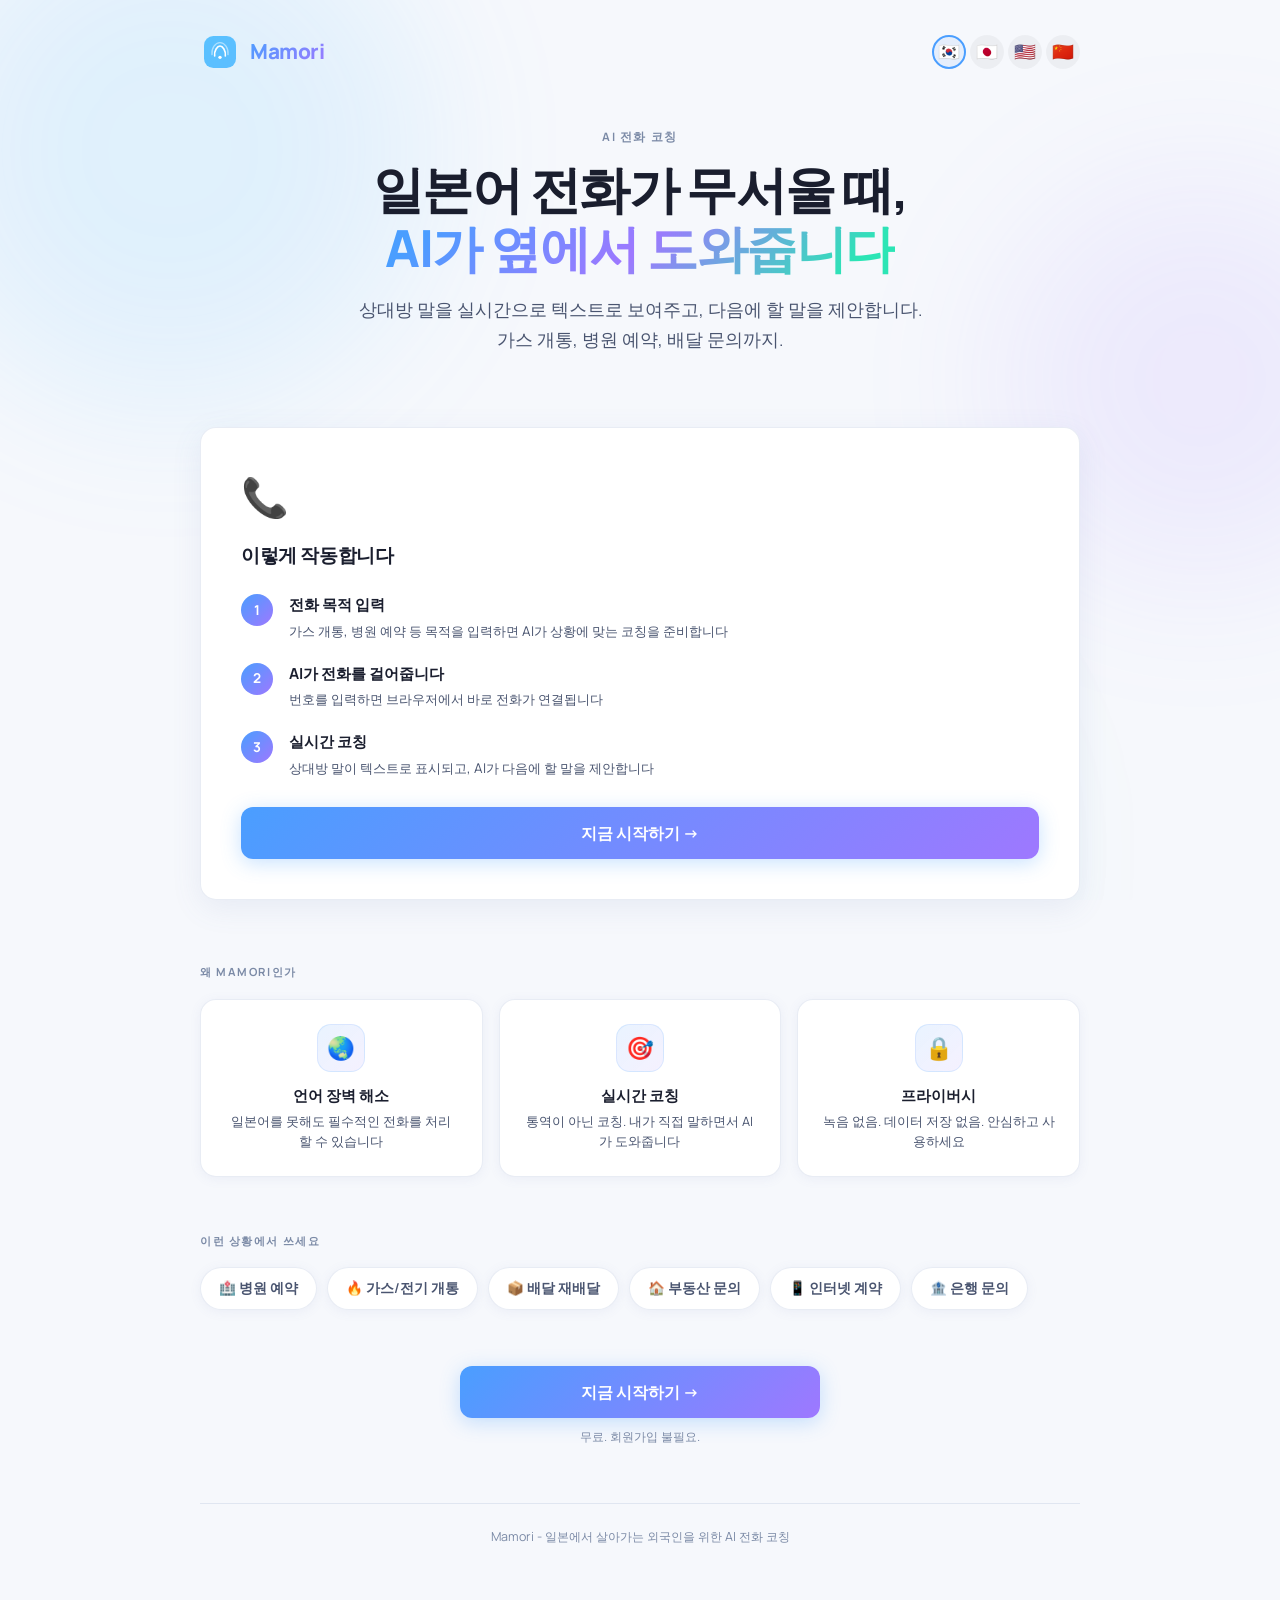
==== index.html @ b05f47ff "refactor: convert hub to phone coaching landing page Remove tools grid layout and move-out checker c" ====
<!DOCTYPE html>
<html lang="ko">
<head>
  <meta charset="UTF-8">
  <meta name="viewport" content="width=device-width, initial-scale=1.0">
  <title>Mamori - 일본어 전화, AI가 도와줍니다</title>
  <meta name="description" content="일본어 전화가 무서운 외국인을 위한 AI 코칭. 상대방 말을 텍스트로 보여주고, 다음에 할 말을 제안합니다.">
  <link rel="icon" href="data:image/svg+xml,<svg xmlns='http://www.w3.org/2000/svg' viewBox='0 0 100 100'><text y='.9em' font-size='90'>🛡️</text></svg>">
  <link rel="stylesheet" href="style.css">
</head>
<body>

  <div class="ambient">
    <div class="glow glow-1"></div>
    <div class="glow glow-2"></div>
    <div class="glow glow-3"></div>
  </div>

  <div class="container">

    <nav class="nav">
      <div class="nav-brand">
        <div class="logo">
          <svg width="32" height="32" viewBox="0 0 48 48" fill="none">
            <defs>
              <linearGradient id="logo-grad" x1="0" y1="0" x2="48" y2="48">
                <stop offset="0%" stop-color="#59c1ff"/>
                <stop offset="50%" stop-color="#9e78ff"/>
                <stop offset="100%" stop-color="#2ce5b5"/>
              </linearGradient>
            </defs>
            <rect width="48" height="48" rx="14" fill="url(#logo-grad)"/>
            <path d="M16 30c-1-8 4-15 8-15s9 7 8 15" stroke="#fff" stroke-width="2.4" stroke-linecap="round" fill="none"/>
            <path d="M12 28c-1-10 5-18 12-18s13 8 12 18" stroke="#fff" stroke-width="2" stroke-linecap="round" fill="none" opacity="0.5"/>
            <circle cx="24" cy="32" r="2.5" fill="#fff"/>
          </svg>
        </div>
        <span class="brand-name">Mamori</span>
      </div>
      <div class="lang-switch" role="radiogroup" aria-label="Language">
        <button type="button" class="lang-btn active" data-lang="ko">🇰🇷</button>
        <button type="button" class="lang-btn" data-lang="ja">🇯🇵</button>
        <button type="button" class="lang-btn" data-lang="en">🇺🇸</button>
        <button type="button" class="lang-btn" data-lang="zh">🇨🇳</button>
      </div>
    </nav>

    <header class="hero">
      <p class="hero-kicker" data-i18n="kicker">AI 전화 코칭</p>
      <h1>
        <span data-i18n="headline1">일본어 전화가 무서울 때,</span><br>
        <span class="gradient-text" data-i18n="headline2">AI가 옆에서 도와줍니다</span>
      </h1>
      <p class="hero-desc" data-i18n="description">상대방 말을 실시간으로 텍스트로 보여주고, 다음에 할 말을 제안합니다. 가스 개통, 병원 예약, 배달 문의까지.</p>
    </header>

    <section class="features">
      <div class="feature-card feature-card-main">
        <div class="feature-icon">📞</div>
        <h2 data-i18n="featureTitle">이렇게 작동합니다</h2>
        <div class="feature-steps">
          <div class="feature-step">
            <div class="step-num">1</div>
            <div>
              <strong data-i18n="step1Title">전화 목적 입력</strong>
              <p data-i18n="step1Desc">가스 개통, 병원 예약 등 목적을 입력하면 AI가 상황에 맞는 코칭을 준비합니다</p>
            </div>
          </div>
          <div class="feature-step">
            <div class="step-num">2</div>
            <div>
              <strong data-i18n="step2Title">AI가 전화를 걸어줍니다</strong>
              <p data-i18n="step2Desc">번호를 입력하면 브라우저에서 바로 전화가 연결됩니다</p>
            </div>
          </div>
          <div class="feature-step">
            <div class="step-num">3</div>
            <div>
              <strong data-i18n="step3Title">실시간 코칭</strong>
              <p data-i18n="step3Desc">상대방 말이 텍스트로 표시되고, AI가 다음에 할 말을 제안합니다</p>
            </div>
          </div>
        </div>
        <a href="https://minnanotasuke.onrender.com" class="btn-start" data-i18n="ctaButton">지금 시작하기 →</a>
      </div>
    </section>

    <section class="why">
      <p class="section-label" data-i18n="whyLabel">왜 Mamori인가</p>
      <div class="why-grid">
        <div class="why-card">
          <div class="why-icon">🌏</div>
          <h3 data-i18n="why1Title">언어 장벽 해소</h3>
          <p data-i18n="why1Desc">일본어를 못해도 필수적인 전화를 처리할 수 있습니다</p>
        </div>
        <div class="why-card">
          <div class="why-icon">🎯</div>
          <h3 data-i18n="why2Title">실시간 코칭</h3>
          <p data-i18n="why2Desc">통역이 아닌 코칭. 내가 직접 말하면서 AI가 도와줍니다</p>
        </div>
        <div class="why-card">
          <div class="why-icon">🔒</div>
          <h3 data-i18n="why3Title">프라이버시</h3>
          <p data-i18n="why3Desc">녹음 없음. 데이터 저장 없음. 안심하고 사용하세요</p>
        </div>
      </div>
    </section>

    <section class="use-cases">
      <p class="section-label" data-i18n="useCasesLabel">이런 상황에서 쓰세요</p>
      <div class="use-cases-grid">
        <div class="use-case-chip" data-i18n="useCase1">🏥 병원 예약</div>
        <div class="use-case-chip" data-i18n="useCase2">🔥 가스/전기 개통</div>
        <div class="use-case-chip" data-i18n="useCase3">📦 배달 재배달</div>
        <div class="use-case-chip" data-i18n="useCase4">🏠 부동산 문의</div>
        <div class="use-case-chip" data-i18n="useCase5">📱 인터넷 계약</div>
        <div class="use-case-chip" data-i18n="useCase6">🏦 은행 문의</div>
      </div>
    </section>

    <div class="cta-bottom">
      <a href="https://minnanotasuke.onrender.com" class="btn-start" data-i18n="ctaButton">지금 시작하기 →</a>
      <p class="cta-sub" data-i18n="ctaSub">무료. 회원가입 불필요.</p>
    </div>

    <footer class="footer">
      <p class="footer-text" data-i18n="footer">Mamori - 일본에서 살아가는 외국인을 위한 AI 전화 코칭</p>
    </footer>

  </div>

  <script src="i18n.js"></script>
</body>
</html>
---- style.css ----
@import url('https://fonts.googleapis.com/css2?family=Manrope:wght@500;600;700;800&display=swap');

:root {
  --bg: #f6f8fc;
  --bg-warm: #f0f3fa;
  --surface: #ffffff;
  --surface-hover: #fafbff;
  --border: rgba(140, 160, 200, 0.2);
  --border-hover: rgba(89, 153, 255, 0.35);
  --text: #1a1e2e;
  --text-sub: #4a5570;
  --text-dim: #7b8aa6;
  --accent-blue: #4a9eff;
  --accent-purple: #9e78ff;
  --accent-green: #2ce5b5;
  --accent-red: #ff647f;
  --shadow-sm: 0 2px 12px rgba(100, 120, 180, 0.08);
  --shadow-md: 0 8px 30px rgba(100, 120, 180, 0.1);
  --shadow-lg: 0 16px 50px rgba(100, 120, 180, 0.12);
  --radius: 16px;
  --radius-sm: 12px;
}

* { margin: 0; padding: 0; box-sizing: border-box; }

html, body { min-height: 100%; }

body {
  font-family: 'Manrope', sans-serif;
  color: var(--text);
  background: var(--bg);
  -webkit-font-smoothing: antialiased;
  line-height: 1.5;
}

/* --- Ambient glow --- */
.ambient {
  position: fixed;
  inset: 0;
  pointer-events: none;
  z-index: 0;
  overflow: hidden;
}

.glow {
  position: absolute;
  border-radius: 50%;
  filter: blur(80px);
  opacity: 0.35;
  animation: glow-drift 16s ease-in-out infinite;
}

.glow-1 {
  width: 500px; height: 500px;
  top: -100px; left: -80px;
  background: rgba(89, 193, 255, 0.4);
}

.glow-2 {
  width: 400px; height: 400px;
  top: 20%; right: -120px;
  background: rgba(158, 120, 255, 0.3);
  animation-delay: -5s;
}

.glow-3 {
  width: 500px; height: 500px;
  bottom: -200px; left: 40%;
  background: rgba(44, 229, 181, 0.25);
  animation-delay: -10s;
}

/* --- Layout --- */
.container {
  position: relative;
  z-index: 1;
  max-width: 960px;
  margin: 0 auto;
  padding: clamp(16px, 4vw, 32px) clamp(16px, 5vw, 40px);
}

/* --- Nav --- */
.nav {
  display: flex;
  align-items: center;
  justify-content: space-between;
  margin-bottom: clamp(32px, 6vw, 56px);
}

.nav-brand {
  display: flex;
  align-items: center;
  gap: 10px;
}

.logo {
  width: 40px; height: 40px;
  display: flex;
  align-items: center;
  justify-content: center;
}

.brand-name {
  font-size: 1.3rem;
  font-weight: 800;
  letter-spacing: -0.02em;
  background: linear-gradient(135deg, #4a9eff, #9e78ff);
  -webkit-background-clip: text;
  background-clip: text;
  color: transparent;
}

.lang-switch {
  display: flex;
  gap: 4px;
}

.lang-btn {
  width: 34px; height: 34px;
  border-radius: 50%;
  border: 2px solid transparent;
  background: rgba(0, 0, 0, 0.04);
  font-size: 1.1rem;
  cursor: pointer;
  display: flex;
  align-items: center;
  justify-content: center;
  transition: all 0.2s ease;
}

.lang-btn:hover {
  background: rgba(0, 0, 0, 0.08);
  transform: scale(1.08);
}

.lang-btn.active {
  border-color: var(--accent-blue);
  background: rgba(74, 158, 255, 0.1);
}

/* --- Hero --- */
.hero {
  text-align: center;
  margin-bottom: clamp(40px, 8vw, 72px);
}

.hero-kicker {
  font-size: 0.72rem;
  font-weight: 700;
  letter-spacing: 0.14em;
  text-transform: uppercase;
  color: var(--text-dim);
  margin-bottom: 14px;
}

h1 {
  font-size: clamp(1.8rem, 5vw, 3.2rem);
  font-weight: 800;
  line-height: 1.15;
  letter-spacing: -0.03em;
  margin-bottom: 18px;
}

.gradient-text {
  background: linear-gradient(135deg, #4a9eff 10%, #9e78ff 50%, #2ce5b5 90%);
  -webkit-background-clip: text;
  background-clip: text;
  color: transparent;
}

.hero-desc {
  font-size: clamp(0.95rem, 2vw, 1.1rem);
  color: var(--text-sub);
  max-width: 52ch;
  margin: 0 auto;
  line-height: 1.7;
}

/* --- Section label --- */
.section-label {
  font-size: 0.7rem;
  font-weight: 700;
  letter-spacing: 0.14em;
  text-transform: uppercase;
  color: var(--text-dim);
  margin-bottom: 18px;
}

/* --- Features --- */
.features { margin-bottom: clamp(40px, 8vw, 64px); }

.feature-card-main {
  border-radius: var(--radius);
  border: 1px solid var(--border);
  background: var(--surface);
  padding: clamp(28px, 5vw, 40px);
  box-shadow: var(--shadow-md);
}

.feature-icon {
  font-size: 2.4rem;
  margin-bottom: 16px;
}

.feature-card-main h2 {
  font-size: 1.2rem;
  font-weight: 800;
  letter-spacing: -0.02em;
  margin-bottom: 24px;
}

.feature-steps {
  display: flex;
  flex-direction: column;
  gap: 20px;
  margin-bottom: 28px;
}

.feature-step {
  display: flex;
  gap: 16px;
  align-items: flex-start;
}

.step-num {
  width: 32px;
  height: 32px;
  border-radius: 50%;
  background: linear-gradient(135deg, var(--accent-blue), var(--accent-purple));
  color: white;
  font-size: 0.85rem;
  font-weight: 700;
  display: flex;
  align-items: center;
  justify-content: center;
  flex-shrink: 0;
}

.feature-step strong {
  display: block;
  font-size: 0.95rem;
  font-weight: 700;
  margin-bottom: 4px;
}

.feature-step p {
  font-size: 0.84rem;
  color: var(--text-sub);
  line-height: 1.6;
}

.btn-start {
  display: inline-flex;
  align-items: center;
  justify-content: center;
  padding: 14px 32px;
  border-radius: var(--radius-sm);
  background: linear-gradient(135deg, var(--accent-blue), var(--accent-purple));
  color: white;
  font-size: 1rem;
  font-weight: 700;
  text-decoration: none;
  transition: all 0.25s ease;
  box-shadow: 0 4px 20px rgba(74, 158, 255, 0.3);
  width: 100%;
  text-align: center;
}

.btn-start:hover {
  transform: translateY(-2px);
  box-shadow: 0 8px 30px rgba(74, 158, 255, 0.4);
}

/* --- Use Cases --- */
.use-cases { margin-bottom: clamp(40px, 8vw, 56px); }

.use-cases-grid {
  display: flex;
  flex-wrap: wrap;
  gap: 10px;
}

.use-case-chip {
  padding: 10px 18px;
  border-radius: 999px;
  border: 1px solid var(--border);
  background: var(--surface);
  font-size: 0.85rem;
  font-weight: 600;
  color: var(--text-sub);
  box-shadow: var(--shadow-sm);
}

/* --- CTA Bottom --- */
.cta-bottom {
  text-align: center;
  margin-bottom: clamp(40px, 8vw, 56px);
}

.cta-bottom .btn-start {
  max-width: 360px;
  margin: 0 auto;
}

.cta-sub {
  font-size: 0.78rem;
  color: var(--text-dim);
  margin-top: 10px;
}

/* --- Why section --- */
.why { margin-bottom: clamp(40px, 8vw, 56px); }

.why-grid {
  display: grid;
  grid-template-columns: repeat(3, 1fr);
  gap: 16px;
}

.why-card {
  border-radius: var(--radius);
  border: 1px solid var(--border);
  background: var(--surface);
  padding: 24px;
  box-shadow: var(--shadow-sm);
  text-align: center;
}

.why-icon {
  width: 48px; height: 48px;
  border-radius: 14px;
  display: inline-flex;
  align-items: center;
  justify-content: center;
  font-size: 1.4rem;
  background: linear-gradient(135deg, rgba(74, 158, 255, 0.12), rgba(158, 120, 255, 0.1));
  border: 1px solid rgba(74, 158, 255, 0.15);
  margin-bottom: 12px;
}

.why-card h3 {
  font-size: 0.92rem;
  font-weight: 700;
  margin-bottom: 6px;
}

.why-card p {
  font-size: 0.8rem;
  color: var(--text-sub);
  line-height: 1.55;
}

/* --- Footer --- */
.footer {
  text-align: center;
  padding: 24px 0;
  border-top: 1px solid var(--border);
}

.footer-text {
  font-size: 0.78rem;
  color: var(--text-dim);
}

/* --- Animations --- */
@keyframes glow-drift {
  0%, 100% { transform: translate(0, 0) scale(1); }
  50% { transform: translate(15px, -10px) scale(1.05); }
}

@keyframes pulse-dot {
  0% { box-shadow: 0 0 0 0 rgba(44, 229, 181, 0.4); }
  70% { box-shadow: 0 0 0 8px transparent; }
  100% { box-shadow: 0 0 0 0 transparent; }
}

/* --- Responsive --- */
@media (max-width: 720px) {
  .tools-grid {
    grid-template-columns: 1fr;
  }

  .why-grid {
    grid-template-columns: 1fr;
  }

  h1 { font-size: 1.7rem; }
}

@media (prefers-reduced-motion: reduce) {
  *, *::before, *::after {
    animation: none !important;
    transition: none !important;
  }
}
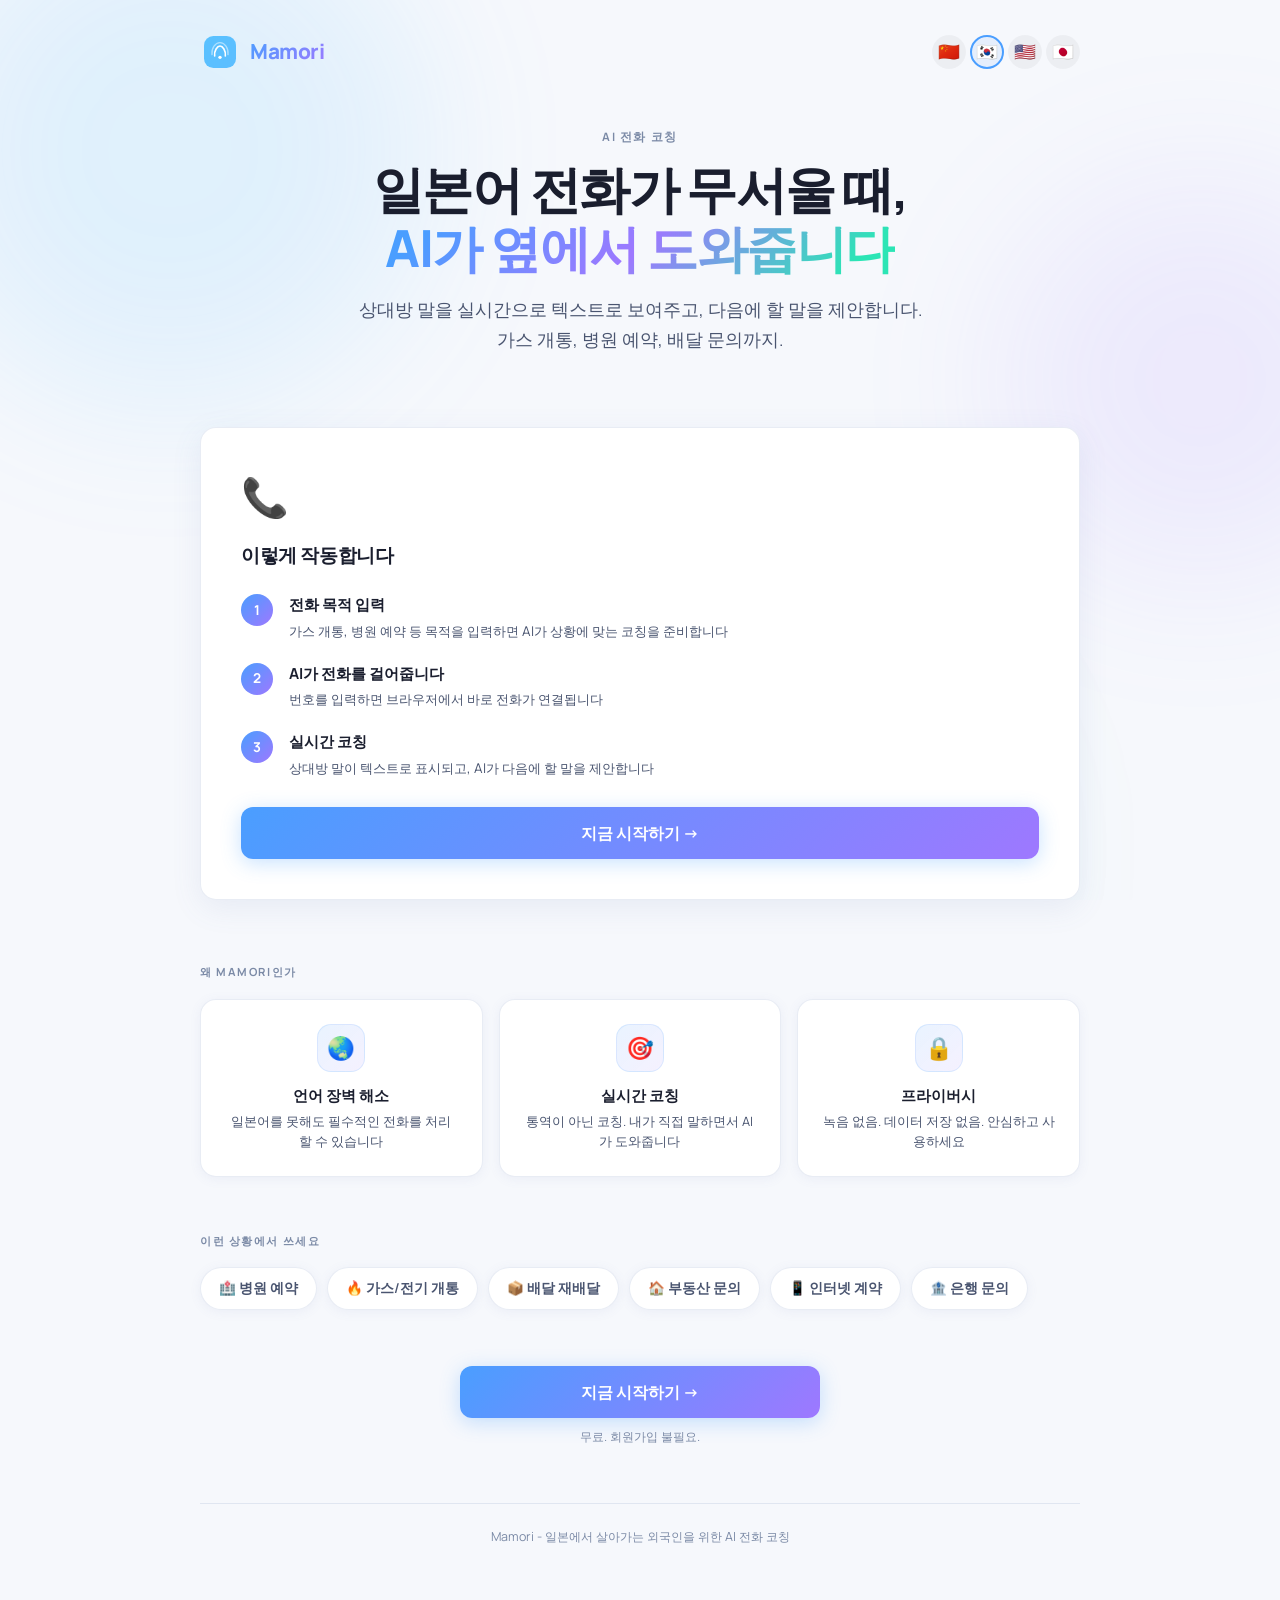
==== commit cad7c96c: "Reorder language flags: zh/ko/en/ja Co-Authored-By: Claude Opus 4.6 <noreply@anthropic.com>" ====
--- a/index.html
+++ b/index.html
@@ -38,10 +38,10 @@
         <span class="brand-name">Mamori</span>
       </div>
       <div class="lang-switch" role="radiogroup" aria-label="Language">
+        <button type="button" class="lang-btn" data-lang="zh">🇨🇳</button>
         <button type="button" class="lang-btn active" data-lang="ko">🇰🇷</button>
+        <button type="button" class="lang-btn" data-lang="en">🇺🇸</button>
         <button type="button" class="lang-btn" data-lang="ja">🇯🇵</button>
-        <button type="button" class="lang-btn" data-lang="en">🇺🇸</button>
-        <button type="button" class="lang-btn" data-lang="zh">🇨🇳</button>
       </div>
     </nav>
 
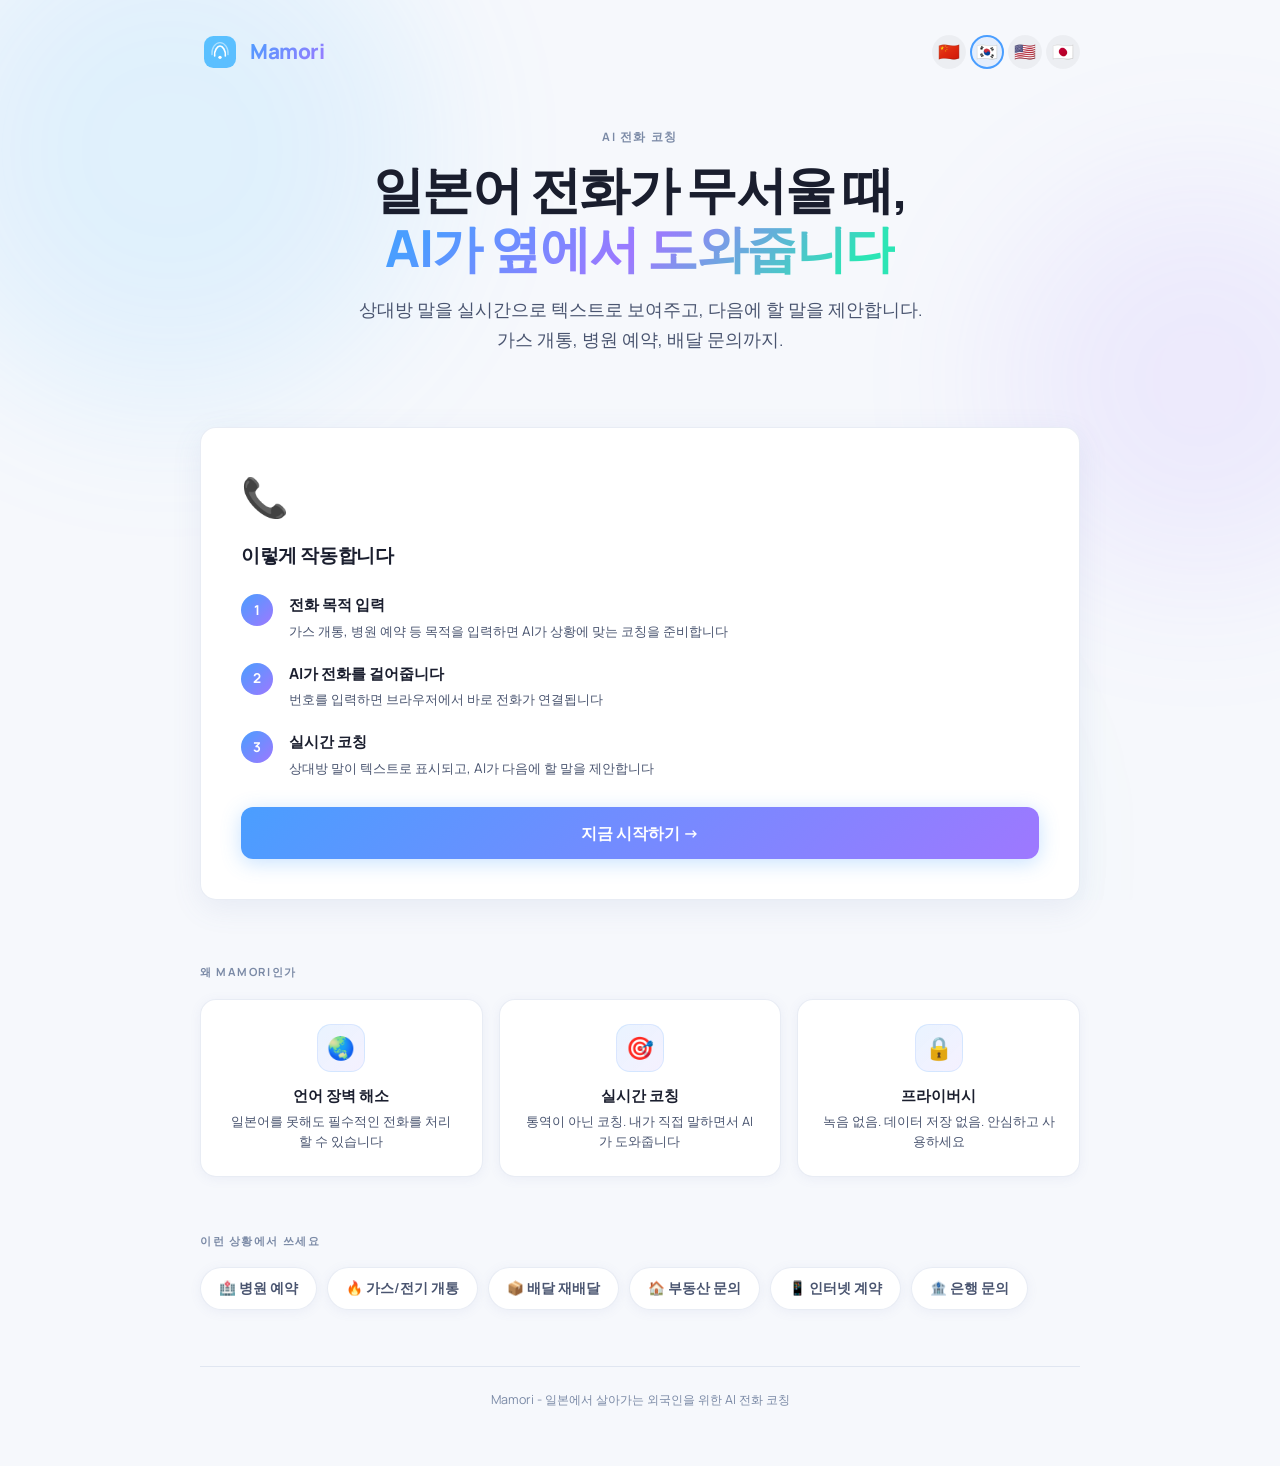
==== commit 8fd6e326: "Remove duplicate bottom CTA button Co-Authored-By: Claude Opus 4.6 <noreply@anthropic.com>" ====
--- a/index.html
+++ b/index.html
@@ -118,11 +118,6 @@
       </div>
     </section>
 
-    <div class="cta-bottom">
-      <a href="https://minnanotasuke.onrender.com" class="btn-start" data-i18n="ctaButton">지금 시작하기 →</a>
-      <p class="cta-sub" data-i18n="ctaSub">무료. 회원가입 불필요.</p>
-    </div>
-
     <footer class="footer">
       <p class="footer-text" data-i18n="footer">Mamori - 일본에서 살아가는 외국인을 위한 AI 전화 코칭</p>
     </footer>
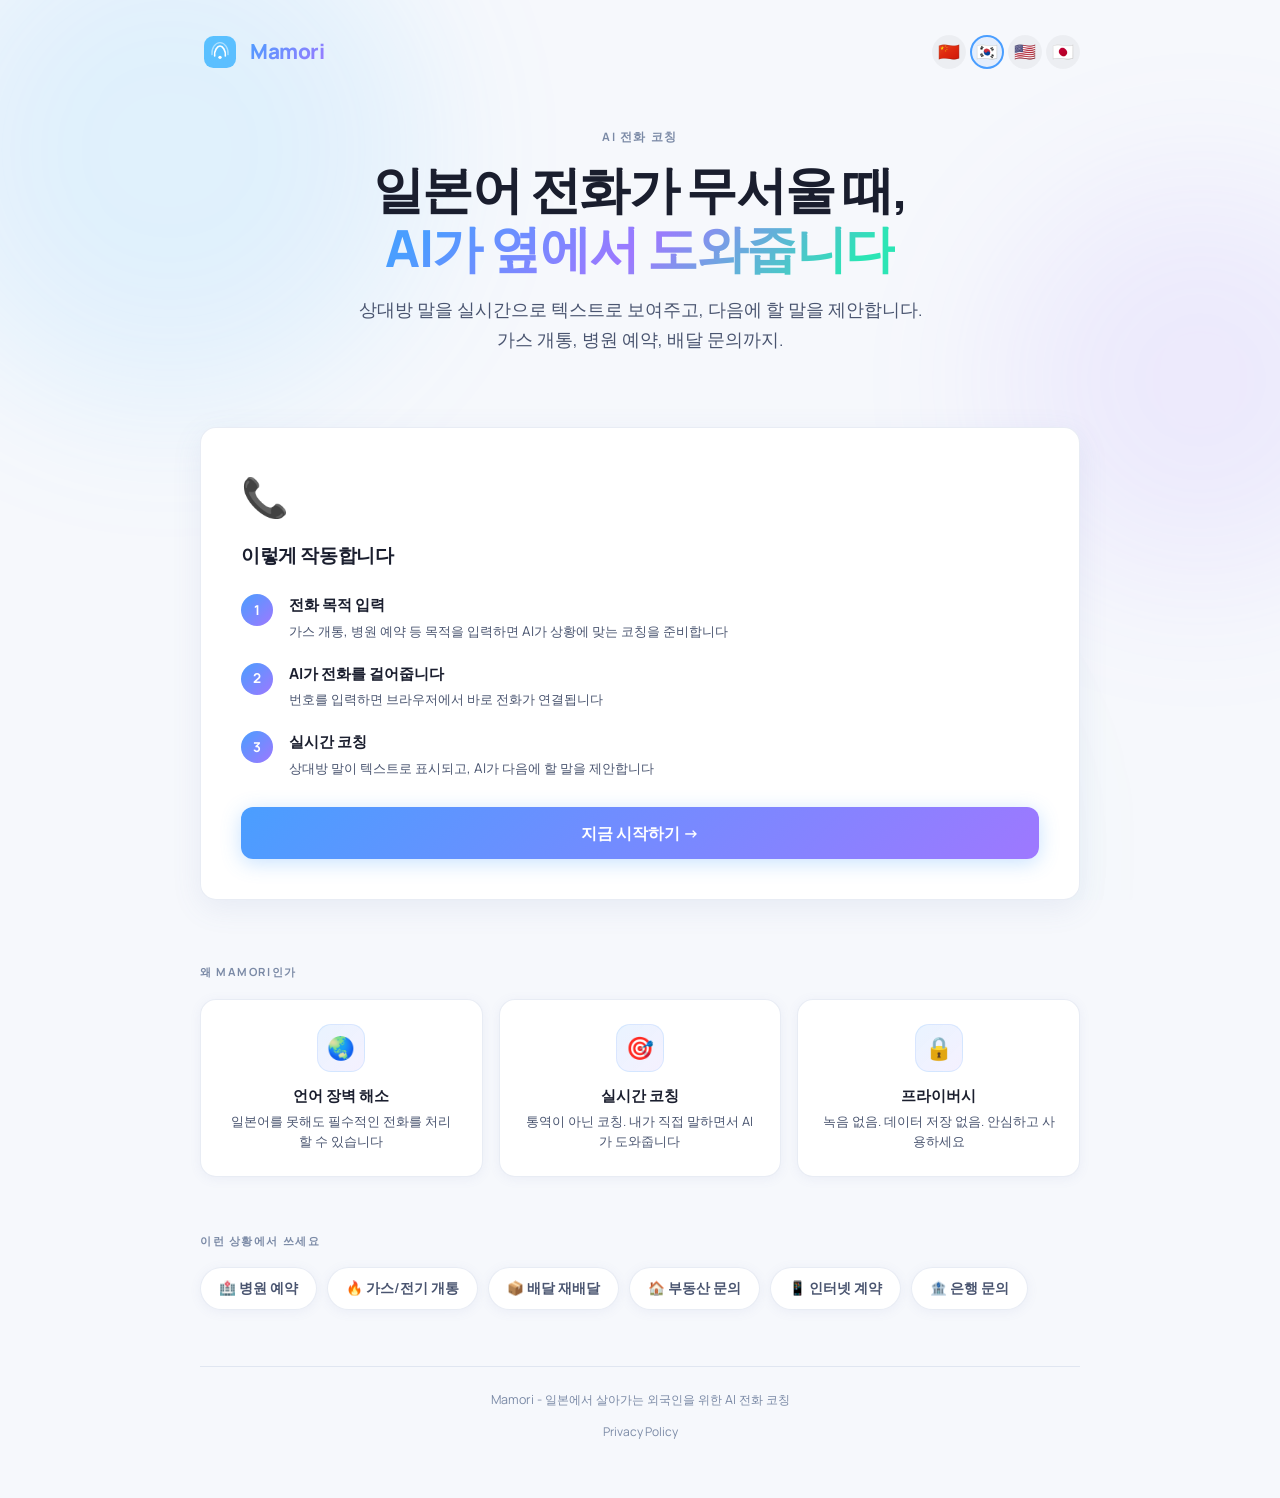
==== commit 4e808276: "Add privacy policy page and footer link Co-Authored-By: Claude Opus 4.6 <noreply@anthropic.com>" ====
--- a/index.html
+++ b/index.html
@@ -120,10 +120,14 @@
 
     <footer class="footer">
       <p class="footer-text" data-i18n="footer">Mamori - 일본에서 살아가는 외국인을 위한 AI 전화 코칭</p>
+      <div class="footer-links">
+        <a href="/privacy.html">Privacy Policy</a>
+      </div>
     </footer>
 
   </div>
 
   <script src="i18n.js"></script>
+  <!-- Cloudflare Web Analytics --><script defer src='https://static.cloudflareinsights.com/beacon.min.js' data-cf-beacon='{"token": "62a7232ea0854927868e2c2e793ce416"}'></script><!-- End Cloudflare Web Analytics -->
 </body>
 </html>
--- a/style.css
+++ b/style.css
@@ -362,6 +362,21 @@
   color: var(--text-dim);
 }
 
+.footer-links {
+  margin-top: 8px;
+}
+
+.footer-links a {
+  font-size: 0.75rem;
+  color: var(--text-dim);
+  text-decoration: none;
+}
+
+.footer-links a:hover {
+  color: var(--accent-blue);
+  text-decoration: underline;
+}
+
 /* --- Animations --- */
 @keyframes glow-drift {
   0%, 100% { transform: translate(0, 0) scale(1); }
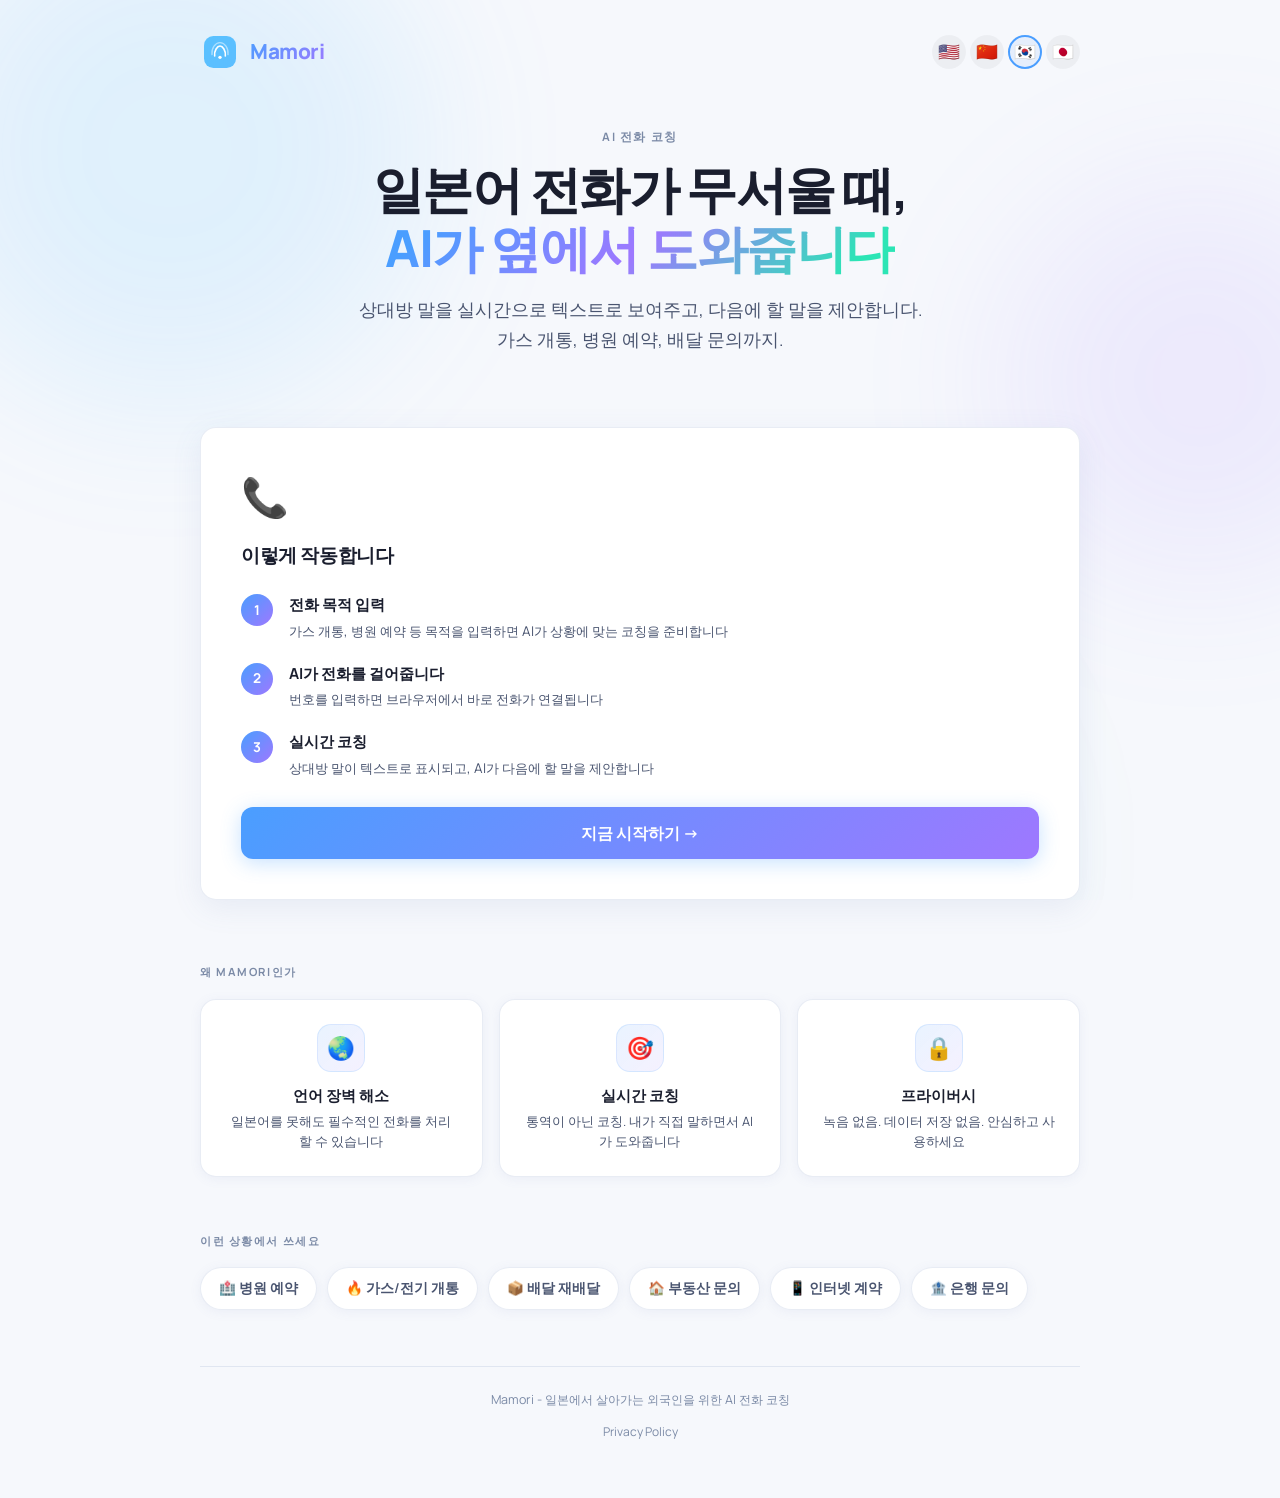
==== commit b3d5575b: "Reorder language flags: en/zh/ko/ja Co-Authored-By: Claude Opus 4.6 <noreply@anthropic.com>" ====
--- a/index.html
+++ b/index.html
@@ -38,9 +38,9 @@
         <span class="brand-name">Mamori</span>
       </div>
       <div class="lang-switch" role="radiogroup" aria-label="Language">
+        <button type="button" class="lang-btn" data-lang="en">🇺🇸</button>
         <button type="button" class="lang-btn" data-lang="zh">🇨🇳</button>
         <button type="button" class="lang-btn active" data-lang="ko">🇰🇷</button>
-        <button type="button" class="lang-btn" data-lang="en">🇺🇸</button>
         <button type="button" class="lang-btn" data-lang="ja">🇯🇵</button>
       </div>
     </nav>
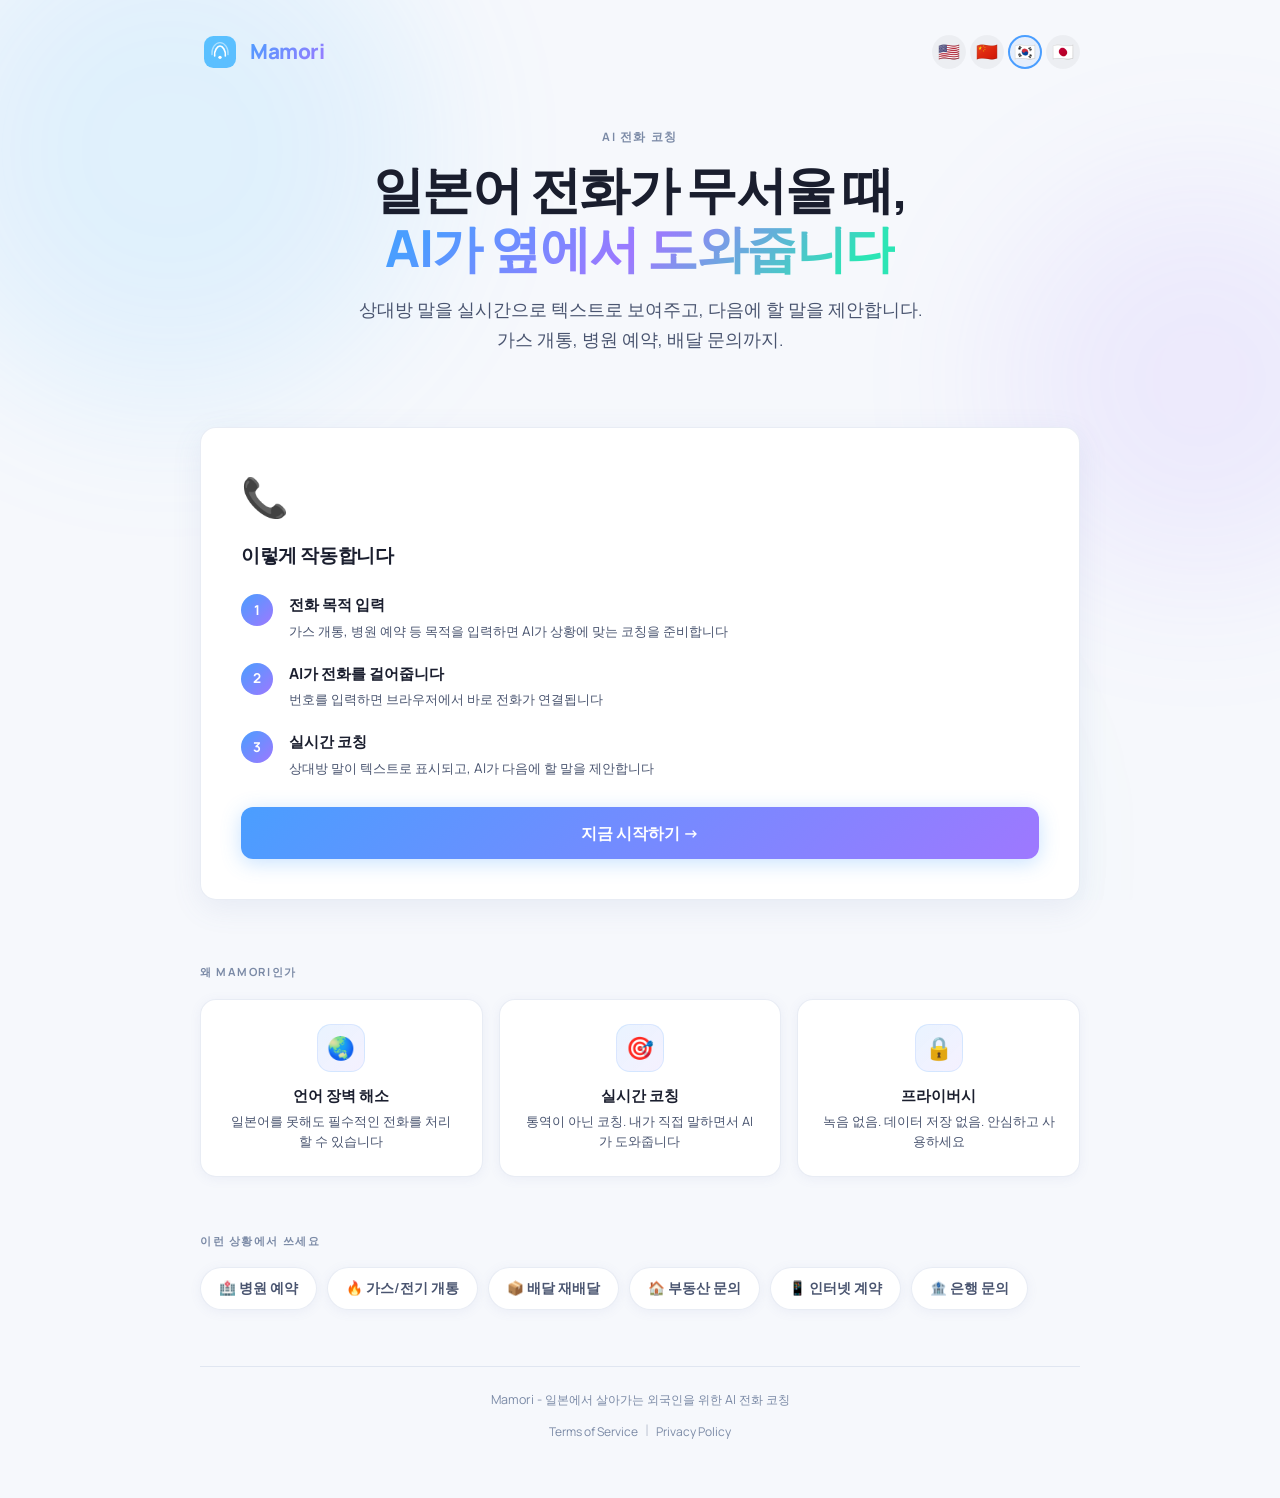
==== commit e248a265: "Add Terms of Service page with prohibited use and recipient protection Co-Authored-By: Claude Opus 4" ====
--- a/index.html
+++ b/index.html
@@ -121,6 +121,8 @@
     <footer class="footer">
       <p class="footer-text" data-i18n="footer">Mamori - 일본에서 살아가는 외국인을 위한 AI 전화 코칭</p>
       <div class="footer-links">
+        <a href="/terms.html">Terms of Service</a>
+        <span class="footer-sep">|</span>
         <a href="/privacy.html">Privacy Policy</a>
       </div>
     </footer>
--- a/style.css
+++ b/style.css
@@ -377,6 +377,12 @@
   text-decoration: underline;
 }
 
+.footer-sep {
+  color: var(--text-dim);
+  opacity: 0.4;
+  margin: 0 4px;
+}
+
 /* --- Animations --- */
 @keyframes glow-drift {
   0%, 100% { transform: translate(0, 0) scale(1); }
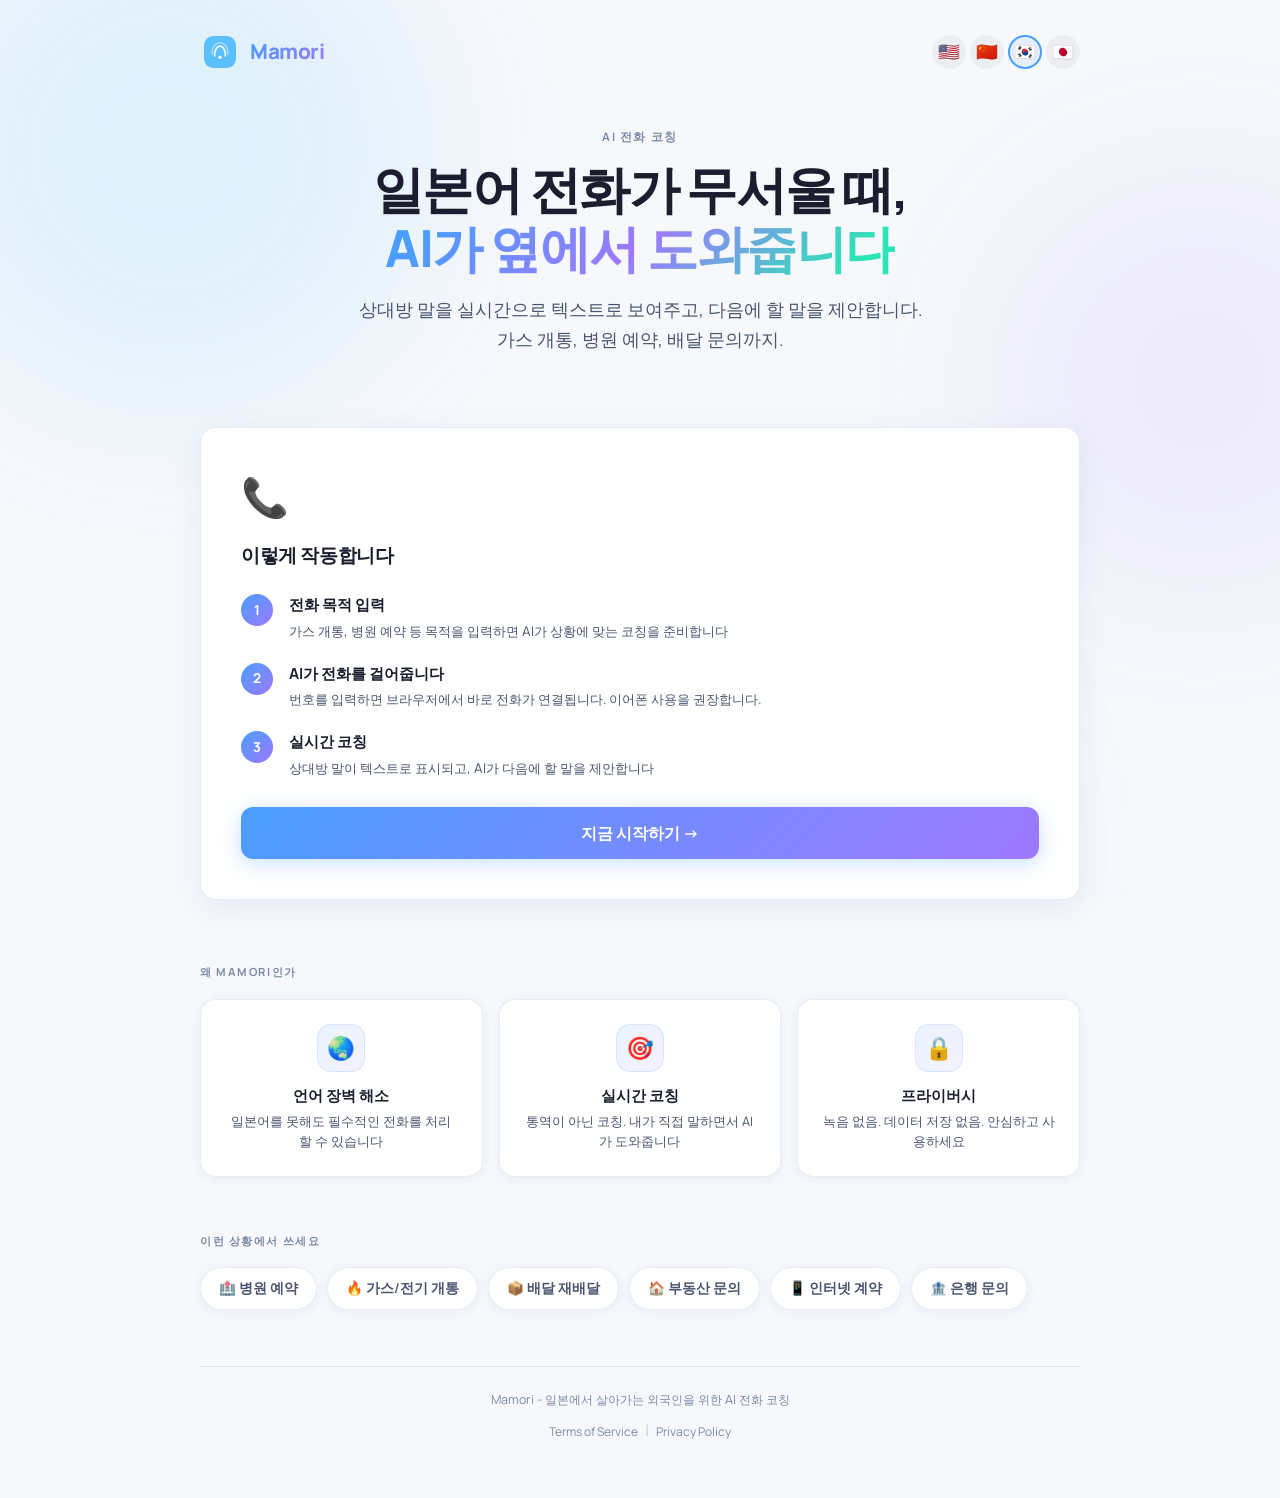
==== commit 01a09149: "Add earphone recommendation to step 2 description (all 4 languages) Co-Authored-By: Claude Opus 4.6 " ====
--- a/index.html
+++ b/index.html
@@ -70,7 +70,7 @@
             <div class="step-num">2</div>
             <div>
               <strong data-i18n="step2Title">AI가 전화를 걸어줍니다</strong>
-              <p data-i18n="step2Desc">번호를 입력하면 브라우저에서 바로 전화가 연결됩니다</p>
+              <p data-i18n="step2Desc">번호를 입력하면 브라우저에서 바로 전화가 연결됩니다. 이어폰 사용을 권장합니다.</p>
             </div>
           </div>
           <div class="feature-step">
